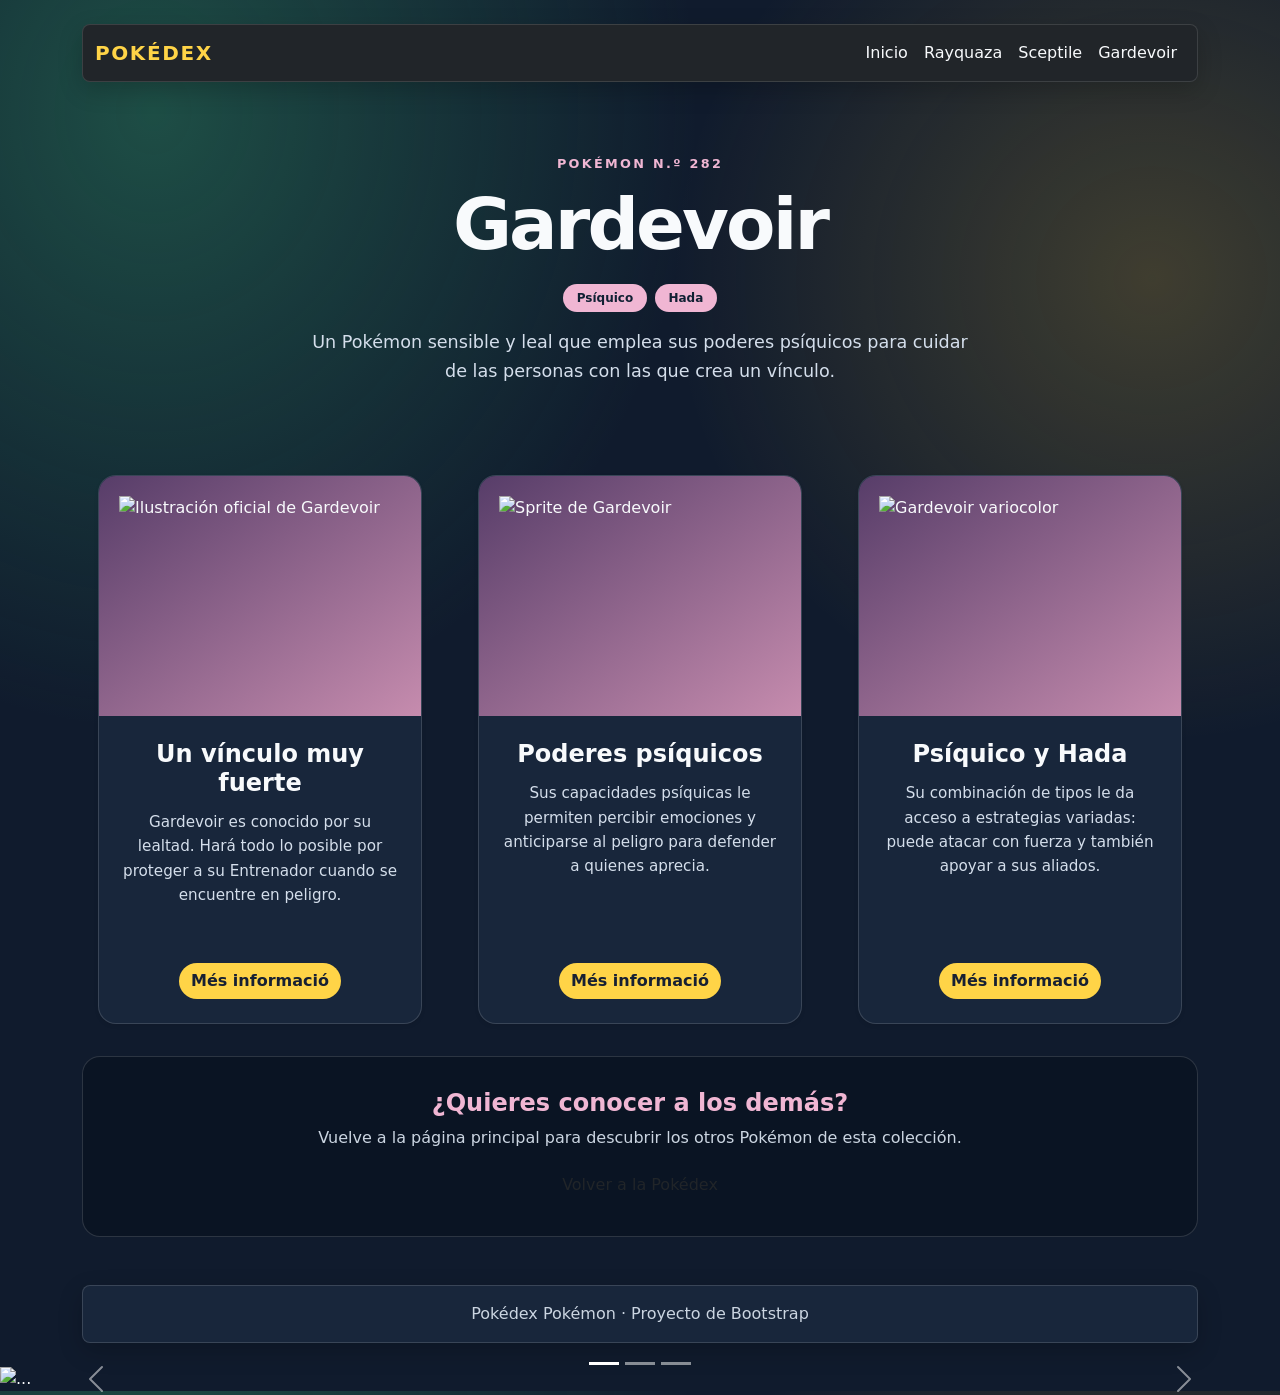
==== Paginas/Gardevoir.html @ 6d461c9d "first commit" ====
﻿<!DOCTYPE html>
<html lang="es">
<head>
    <meta charset="UTF-8">
    <meta name="viewport" content="width=device-width, initial-scale=1.0">
    <meta name="description" content="Ficha de Gardevoir: conoce sus habilidades, origen y tipos.">

    <link href="https://cdn.jsdelivr.net/npm/bootstrap@5.3.8/dist/css/bootstrap.min.css" rel="stylesheet" integrity="sha384-sRIl4kxILFvY47J16cr9ZwB07vP4J8+LH7qKQnuqkuIAvNWLzeN8tE5YBujZqJLB" crossorigin="anonymous">
    <link rel="stylesheet" href="../css/Gardevoir.css">
    <title>Gardevoir | Pokédex</title>
</head>
<body class="gardevoir-page">
    <div class="container my-4">
        <nav class="navbar navbar-expand-lg navbar-dark bg-dark rounded-3">
            <div class="container">
                <a class="navbar-brand" href="../index.html">Pokédex</a>
                <button class="navbar-toggler" type="button" data-bs-toggle="collapse" data-bs-target="#navbarNav" aria-controls="navbarNav" aria-expanded="false" aria-label="Abrir navegación">
                    <span class="navbar-toggler-icon"></span>
                </button>
                <div class="collapse navbar-collapse" id="navbarNav">
                    <ul class="navbar-nav ms-auto">
                        <li class="nav-item"><a class="nav-link" href="../index.html">Inicio</a></li>
                        <li class="nav-item"><a class="nav-link" href="Rayquaza.html">Rayquaza</a></li>
                        <li class="nav-item"><a class="nav-link" href="Sceptile.html">Sceptile</a></li>
                        <li class="nav-item"><a class="nav-link active" href="Gardevoir.html" aria-current="page">Gardevoir</a></li>
                    </ul>
                </div>
            </div>
        </nav>

        <main class="my-5">
            <header class="pokemon-page-header text-center mb-5">
                <p class="eyebrow mb-2">Pokémon n.º 282</p>
                <h1>Gardevoir</h1>
                <div class="d-flex justify-content-center gap-2 flex-wrap mb-3">
                    <span class="badge rounded-pill pokemon-type type-gardevoir">Psíquico</span>
                    <span class="badge rounded-pill pokemon-type type-gardevoir">Hada</span>
                </div>
                <p class="page-intro">Un Pokémon sensible y leal que emplea sus poderes psíquicos para cuidar de las personas con las que crea un vínculo.</p>
            </header>

            <section class="row g-4" aria-label="Datos de Gardevoir">
                <div class="col-sm-12 col-md-6 col-lg-4">
                    <article class="card pokemon-card pokemon-gardevoir m-3 shadow-sm h-100">
                        <img src="https://raw.githubusercontent.com/PokeAPI/sprites/master/sprites/pokemon/other/official-artwork/282.png" class="card-img-top detail-image" alt="Ilustración oficial de Gardevoir" loading="lazy">
                        <div class="card-body text-center">
                            <h2 class="card-title">Un vínculo muy fuerte</h2>
                            <p class="card-text">Gardevoir es conocido por su lealtad. Hará todo lo posible por proteger a su Entrenador cuando se encuentre en peligro.</p>
                            <a href="https://www.pokemon.com/es/pokedex/gardevoir" class="btn btn-primary btn-pokemon">Més informació</a>
                        </div>
                    </article>
                </div>
                <div class="col-sm-12 col-md-6 col-lg-4">
                    <article class="card pokemon-card pokemon-gardevoir m-3 shadow-sm h-100">
                        <img src="https://raw.githubusercontent.com/PokeAPI/sprites/master/sprites/pokemon/282.png" class="card-img-top detail-image" alt="Sprite de Gardevoir" loading="lazy">
                        <div class="card-body text-center">
                            <h2 class="card-title">Poderes psíquicos</h2>
                            <p class="card-text">Sus capacidades psíquicas le permiten percibir emociones y anticiparse al peligro para defender a quienes aprecia.</p>
                            <a href="https://www.pokemon.com/es/pokedex/gardevoir" class="btn btn-primary btn-pokemon">Més informació</a>
                        </div>
                    </article>
                </div>
                <div class="col-sm-12 col-md-6 col-lg-4">
                    <article class="card pokemon-card pokemon-gardevoir m-3 shadow-sm h-100">
                        <img src="https://raw.githubusercontent.com/PokeAPI/sprites/master/sprites/pokemon/other/official-artwork/shiny/282.png" class="card-img-top detail-image" alt="Gardevoir variocolor" loading="lazy">
                        <div class="card-body text-center">
                            <h2 class="card-title">Psíquico y Hada</h2>
                            <p class="card-text">Su combinación de tipos le da acceso a estrategias variadas: puede atacar con fuerza y también apoyar a sus aliados.</p>
                            <a href="https://www.pokemon.com/es/pokedex/gardevoir" class="btn btn-primary btn-pokemon">Més informació</a>
                        </div>
                    </article>
                </div>
            </section>

            <section class="pokemon-return text-center mt-5">
                <h2>¿Quieres conocer a los demás?</h2>
                <p>Vuelve a la página principal para descubrir los otros Pokémon de esta colección.</p>
                <a href="../index.html" class="btn btn-pokemon">Volver a la Pokédex</a>
            </section>
        </main>
        <footer class="site-footer text-center rounded-3 mt-5 py-3 px-3">
            <p class="mb-0">Pokédex Pokémon · Proyecto de Bootstrap</p>
        </footer>
    </div>
    <div id="carouselExampleIndicators" class="carousel slide">
  <div class="carousel-indicators">
                     <button type="button" data-bs-target="#carouselExampleIndicators" data-bs-slide-to="0" class="active" aria-current="true" aria-label="Slide 1"></button>
                <button type="button" data-bs-target="#carouselExampleIndicators" data-bs-slide-to="1" aria-label="Slide 2"></button>
                    <button type="button" data-bs-target="#carouselExampleIndicators" data-bs-slide-to="2" aria-label="Slide 3"></button>
  </div>
  <div class="carousel-inner">
    <div class="carousel-item active">
            <img src="..." class="d-block w-100" alt="...">
    </div>
    <div class="carousel-item">
            <img src="..." class="d-block w-100" alt="...">
    </div>
    <div class="carousel-item">
            <img src="..." class="d-block w-100" alt="...">
    </div>
  </div>
    <button class="carousel-control-prev" type="button" data-bs-target="#carouselExampleIndicators" data-bs-slide="prev">
        <span class="carousel-control-prev-icon" aria-hidden="true"></span>
        <span class="visually-hidden">Previous</span>
    </button>
    <button class="carousel-control-next" type="button" data-bs-target="#carouselExampleIndicators" data-bs-slide="next">
        <span class="carousel-control-next-icon" aria-hidden="true"></span>
        <span class="visually-hidden">Next</span>
  </button>
</div>

    <script src="https://cdn.jsdelivr.net/npm/bootstrap@5.3.8/dist/js/bootstrap.bundle.min.js" integrity="sha384-FKyoEForCGlyvwx9Hj09JcYn3nv7wiPVlz7YYwJrWVcXK/BmnVDxM+D2scQbITxI" crossorigin="anonymous"></script>
</body>
</html>
---- css/Gardevoir.css ----
﻿@import url("main.css");

body.gardevoir-page {
  --page-accent: #f0b6d3;
}

.pokemon-page-header {
  max-width: 850px;
  margin-inline: auto;
  padding: 1.5rem 1rem;
}

.pokemon-page-header .eyebrow {
  color: var(--page-accent);
}

.pokemon-page-header h1 {
  margin-bottom: 1rem;
  font-size: clamp(2.5rem, 7vw, 4.5rem);
  font-weight: 800;
  letter-spacing: -0.04em;
}

.page-intro {
  max-width: 680px;
  margin: 0 auto;
  color: #d4deeb;
  font-size: 1.1rem;
  line-height: 1.7;
}

.detail-image {
  height: 240px;
}

.pokemon-card .card-body {
  display: flex;
  flex-direction: column;
  align-items: center;
}

.pokemon-card .card-text {
  flex-grow: 1;
}

.pokemon-return {
  padding: 2rem 1.25rem;
  border: 1px solid rgba(255, 255, 255, 0.14);
  border-radius: 18px;
  background: rgba(8, 17, 31, 0.65);
}

.pokemon-return h2 {
  color: var(--page-accent);
  font-size: 1.5rem;
  font-weight: 750;
}

.pokemon-return p {
  color: #cbd5e1;
}
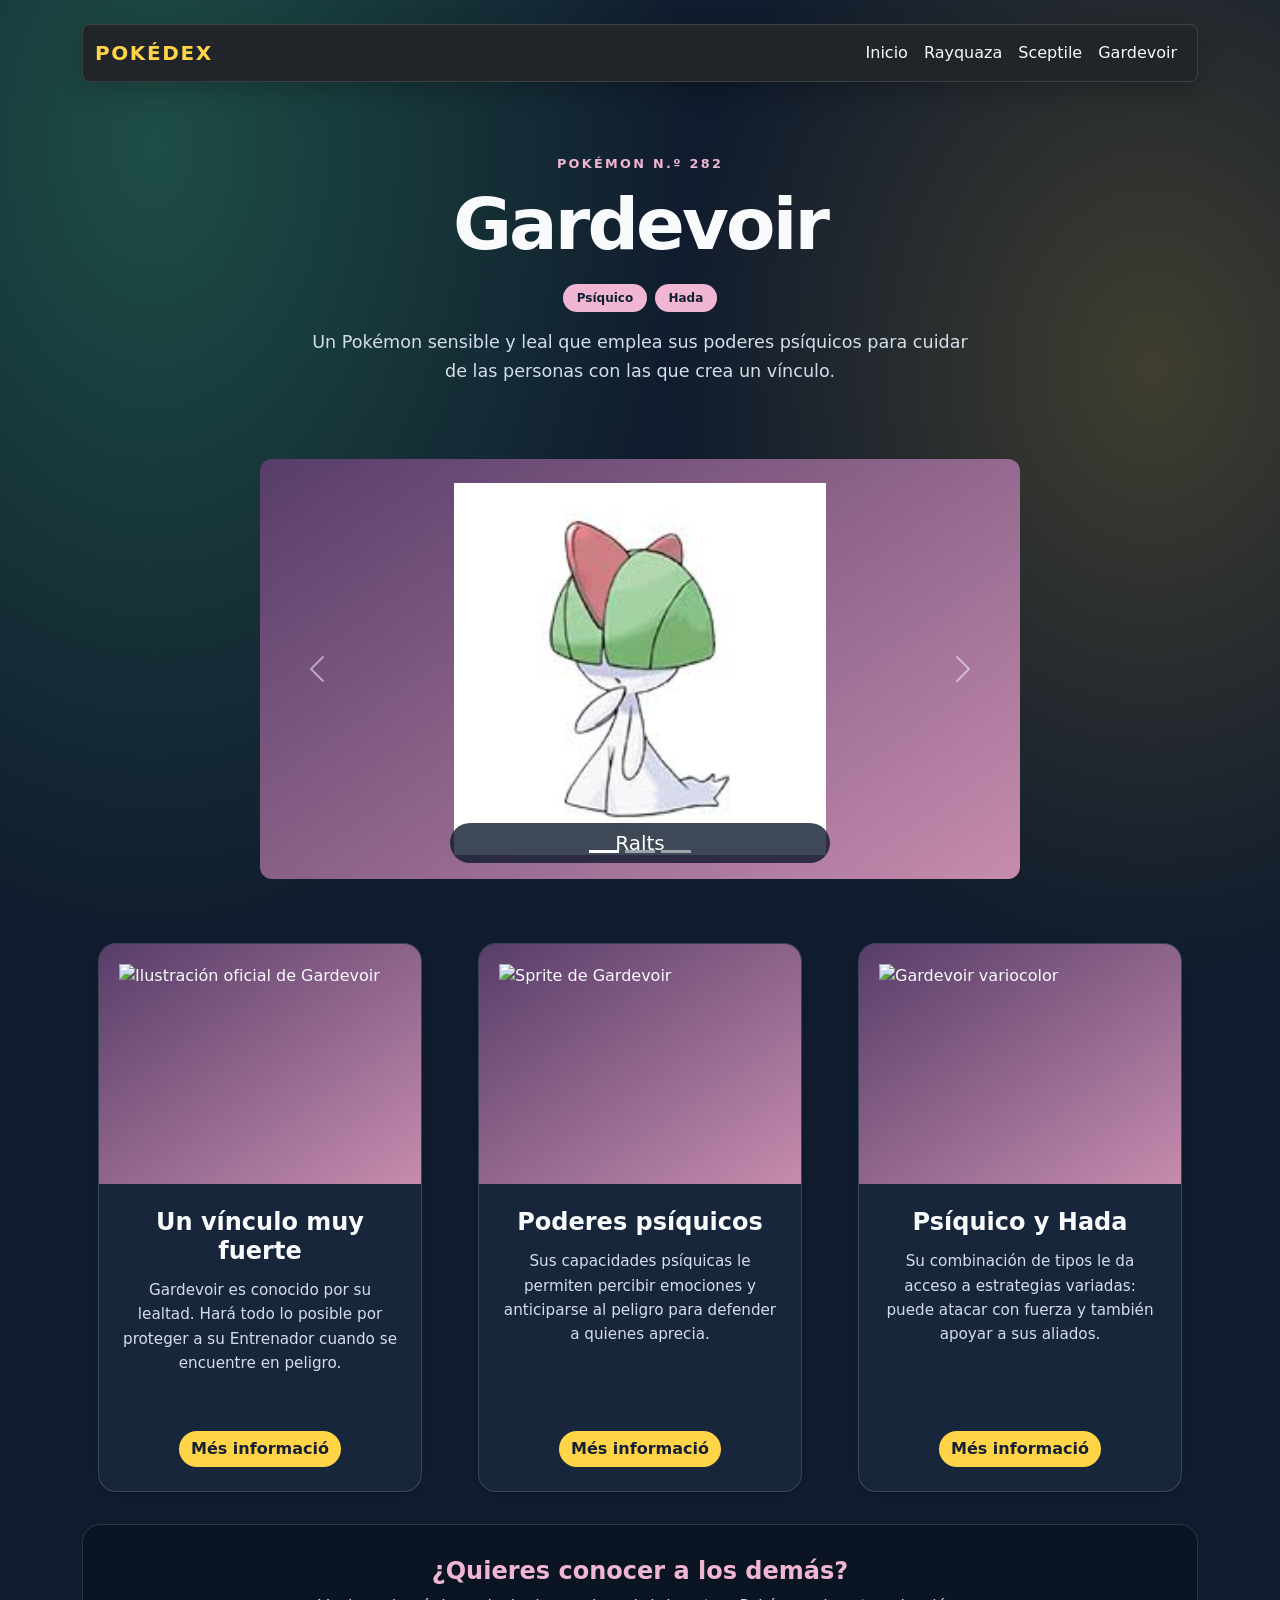
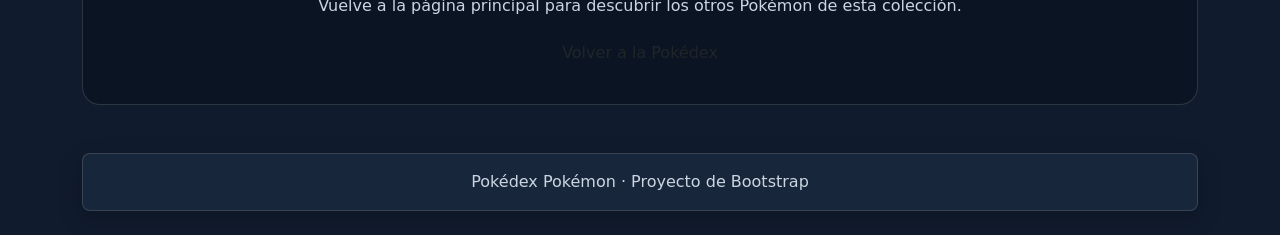
==== commit af4aa12e: "Carousel" ====
--- a/Paginas/Gardevoir.html
+++ b/Paginas/Gardevoir.html
@@ -38,6 +38,42 @@
                 </div>
                 <p class="page-intro">Un Pokémon sensible y leal que emplea sus poderes psíquicos para cuidar de las personas con las que crea un vínculo.</p>
             </header>
+
+            <section class="evolution-carousel carousel slide mb-5" id="gardevoirEvolutionCarousel" aria-label="Evolución de Ralts a Gardevoir">
+                <div class="carousel-indicators">
+                    <button type="button" data-bs-target="#gardevoirEvolutionCarousel" data-bs-slide-to="0" class="active" aria-current="true" aria-label="Ralts"></button>
+                    <button type="button" data-bs-target="#gardevoirEvolutionCarousel" data-bs-slide-to="1" aria-label="Kirlia"></button>
+                    <button type="button" data-bs-target="#gardevoirEvolutionCarousel" data-bs-slide-to="2" aria-label="Gardevoir"></button>
+                </div>
+                <div class="carousel-inner rounded-3">
+                    <div class="carousel-item active">
+                        <img src="../imagen/ralts.jfif" class="d-block w-100" alt="Ralts">
+                        <div class="carousel-caption">
+                            <h2>Ralts</h2>
+                        </div>
+                    </div>
+                    <div class="carousel-item">
+                        <img src="../imagen/kirlia.jfif" class="d-block w-100" alt="Kirlia">
+                        <div class="carousel-caption">
+                            <h2>Kirlia</h2>
+                        </div>
+                    </div>
+                    <div class="carousel-item">
+                        <img src="../imagen/gardevoir.jfif" class="d-block w-100" alt="Gardevoir">
+                        <div class="carousel-caption">
+                            <h2>Gardevoir</h2>
+                        </div>
+                    </div>
+                </div>
+                <button class="carousel-control-prev" type="button" data-bs-target="#gardevoirEvolutionCarousel" data-bs-slide="prev">
+                    <span class="carousel-control-prev-icon" aria-hidden="true"></span>
+                    <span class="visually-hidden">Anterior</span>
+                </button>
+                <button class="carousel-control-next" type="button" data-bs-target="#gardevoirEvolutionCarousel" data-bs-slide="next">
+                    <span class="carousel-control-next-icon" aria-hidden="true"></span>
+                    <span class="visually-hidden">Siguiente</span>
+                </button>
+            </section>
 
             <section class="row g-4" aria-label="Datos de Gardevoir">
                 <div class="col-sm-12 col-md-6 col-lg-4">
@@ -82,37 +118,9 @@
             <p class="mb-0">Pokédex Pokémon · Proyecto de Bootstrap</p>
         </footer>
     </div>
-    <div id="carouselExampleIndicators" class="carousel slide">
-  <div class="carousel-indicators">
-                     <button type="button" data-bs-target="#carouselExampleIndicators" data-bs-slide-to="0" class="active" aria-current="true" aria-label="Slide 1"></button>
-                <button type="button" data-bs-target="#carouselExampleIndicators" data-bs-slide-to="1" aria-label="Slide 2"></button>
-                    <button type="button" data-bs-target="#carouselExampleIndicators" data-bs-slide-to="2" aria-label="Slide 3"></button>
-  </div>
-  <div class="carousel-inner">
-    <div class="carousel-item active">
-            <img src="..." class="d-block w-100" alt="...">
-    </div>
-    <div class="carousel-item">
-            <img src="..." class="d-block w-100" alt="...">
-    </div>
-    <div class="carousel-item">
-            <img src="..." class="d-block w-100" alt="...">
-    </div>
-  </div>
-    <button class="carousel-control-prev" type="button" data-bs-target="#carouselExampleIndicators" data-bs-slide="prev">
-        <span class="carousel-control-prev-icon" aria-hidden="true"></span>
-        <span class="visually-hidden">Previous</span>
-    </button>
-    <button class="carousel-control-next" type="button" data-bs-target="#carouselExampleIndicators" data-bs-slide="next">
-        <span class="carousel-control-next-icon" aria-hidden="true"></span>
-        <span class="visually-hidden">Next</span>
-  </button>
-</div>
-
     <script src="https://cdn.jsdelivr.net/npm/bootstrap@5.3.8/dist/js/bootstrap.bundle.min.js" integrity="sha384-FKyoEForCGlyvwx9Hj09JcYn3nv7wiPVlz7YYwJrWVcXK/BmnVDxM+D2scQbITxI" crossorigin="anonymous"></script>
 </body>
 </html>
 
 
 
-
--- a/css/Gardevoir.css
+++ b/css/Gardevoir.css
@@ -33,6 +33,34 @@
   height: 240px;
 }
 
+.evolution-carousel {
+  max-width: 760px;
+  margin-inline: auto;
+  overflow: hidden;
+  border-radius: 0.75rem;
+  background: linear-gradient(145deg, #573d69, #c68cae);
+}
+
+.evolution-carousel .carousel-item img {
+  height: clamp(240px, 45vw, 420px);
+  object-fit: contain;
+  padding: 1.5rem;
+}
+
+.evolution-carousel .carousel-caption {
+  right: 25%;
+  bottom: 1rem;
+  left: 25%;
+  padding: 0.5rem 1rem;
+  border-radius: 999px;
+  background: rgba(16, 27, 45, 0.8);
+}
+
+.evolution-carousel .carousel-caption h2 {
+  margin: 0;
+  font-size: 1.25rem;
+}
+
 .pokemon-card .card-body {
   display: flex;
   flex-direction: column;
